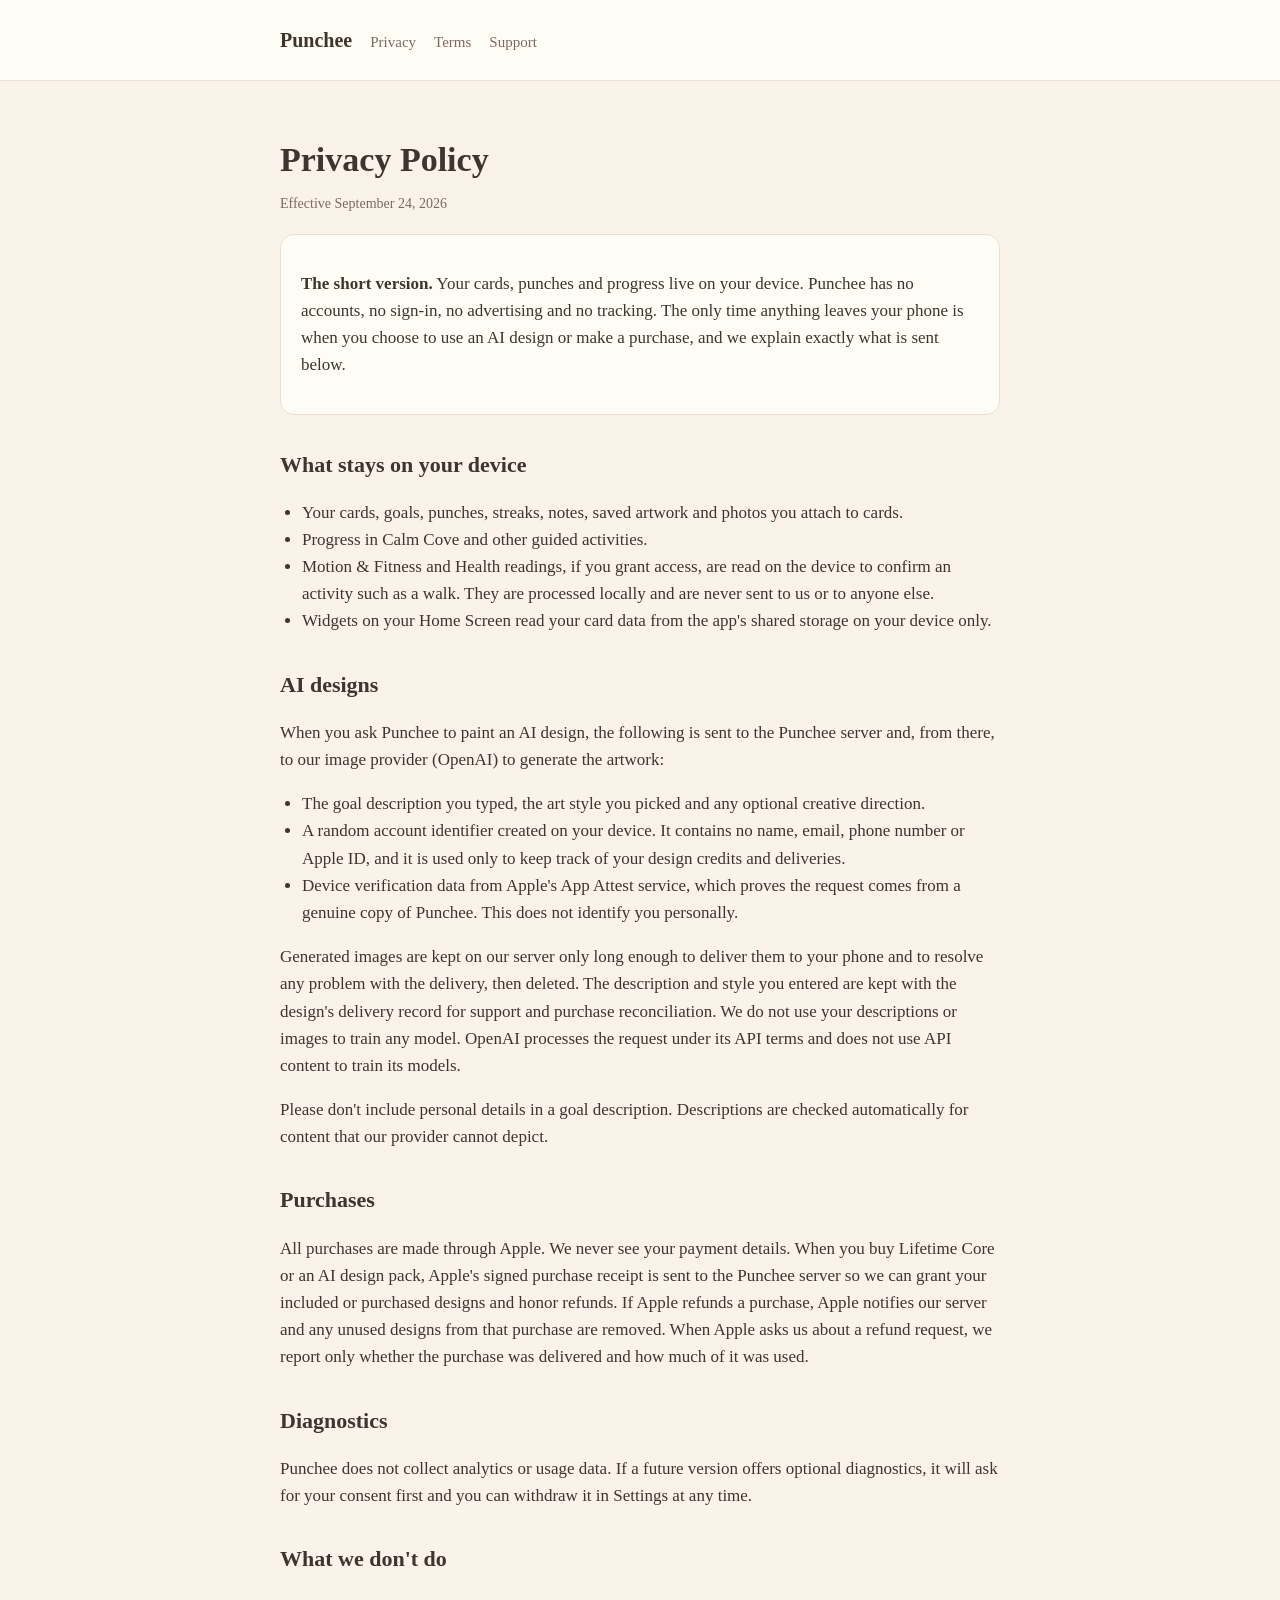
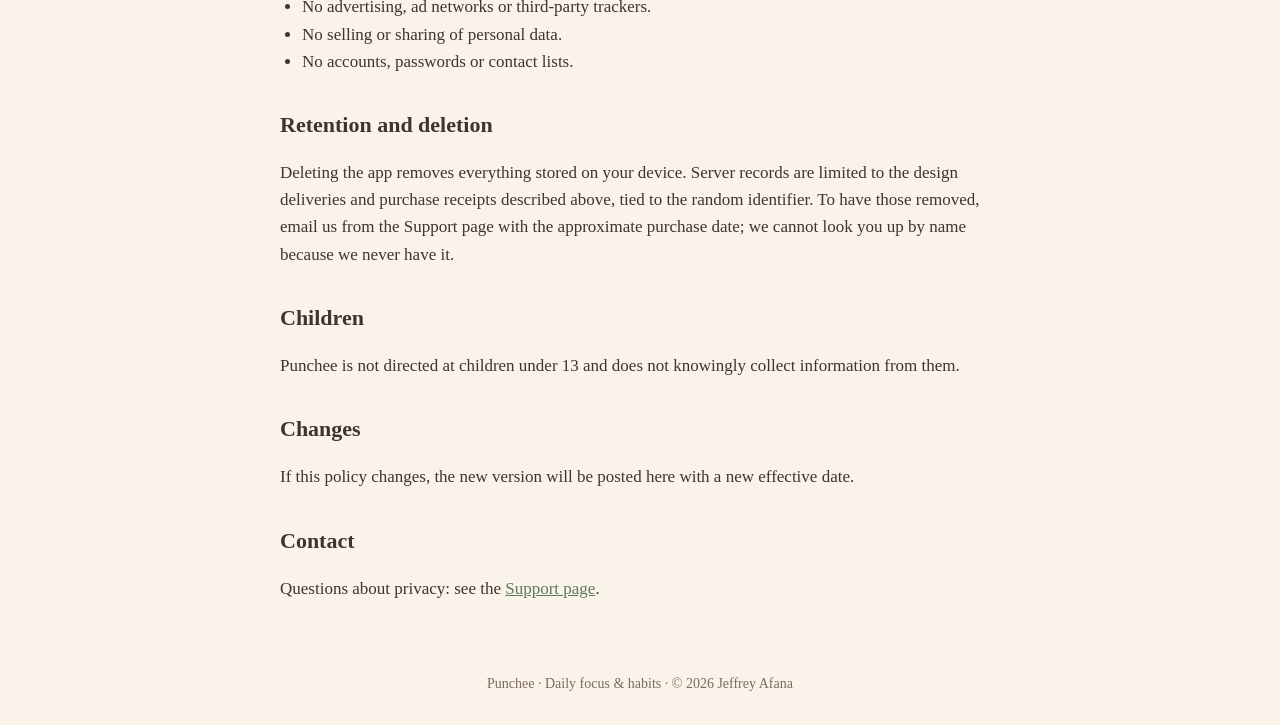
==== privacy.html @ 7cc59b9c "Punchee public pages: privacy, terms, support" ====
<!doctype html><html lang="en"><head><meta charset="utf-8"><meta name="viewport" content="width=device-width,initial-scale=1"><title>Punchee Privacy Policy</title><link rel="stylesheet" href="style.css"></head><body><header><div class="wrap"><nav><a class="brand" href="index.html">Punchee</a><a href="privacy.html">Privacy</a><a href="terms.html">Terms</a><a href="support.html">Support</a></nav></div></header><main class="wrap">
<h1>Privacy Policy</h1><p class="meta">Effective September 24, 2026</p>
<div class="card"><p><strong>The short version.</strong> Your cards, punches and progress live on your device. Punchee has no accounts, no sign-in, no advertising and no tracking. The only time anything leaves your phone is when you choose to use an AI design or make a purchase, and we explain exactly what is sent below.</p></div>

<h2>What stays on your device</h2>
<ul>
<li>Your cards, goals, punches, streaks, notes, saved artwork and photos you attach to cards.</li>
<li>Progress in Calm Cove and other guided activities.</li>
<li>Motion &amp; Fitness and Health readings, if you grant access, are read on the device to confirm an activity such as a walk. They are processed locally and are never sent to us or to anyone else.</li>
<li>Widgets on your Home Screen read your card data from the app's shared storage on your device only.</li>
</ul>

<h2>AI designs</h2>
<p>When you ask Punchee to paint an AI design, the following is sent to the Punchee server and, from there, to our image provider (OpenAI) to generate the artwork:</p>
<ul>
<li>The goal description you typed, the art style you picked and any optional creative direction.</li>
<li>A random account identifier created on your device. It contains no name, email, phone number or Apple ID, and it is used only to keep track of your design credits and deliveries.</li>
<li>Device verification data from Apple's App Attest service, which proves the request comes from a genuine copy of Punchee. This does not identify you personally.</li>
</ul>
<p>Generated images are kept on our server only long enough to deliver them to your phone and to resolve any problem with the delivery, then deleted. The description and style you entered are kept with the design's delivery record for support and purchase reconciliation. We do not use your descriptions or images to train any model. OpenAI processes the request under its API terms and does not use API content to train its models.</p>
<p>Please don't include personal details in a goal description. Descriptions are checked automatically for content that our provider cannot depict.</p>

<h2>Purchases</h2>
<p>All purchases are made through Apple. We never see your payment details. When you buy Lifetime Core or an AI design pack, Apple's signed purchase receipt is sent to the Punchee server so we can grant your included or purchased designs and honor refunds. If Apple refunds a purchase, Apple notifies our server and any unused designs from that purchase are removed. When Apple asks us about a refund request, we report only whether the purchase was delivered and how much of it was used.</p>

<h2>Diagnostics</h2>
<p>Punchee does not collect analytics or usage data. If a future version offers optional diagnostics, it will ask for your consent first and you can withdraw it in Settings at any time.</p>

<h2>What we don't do</h2>
<ul><li>No advertising, ad networks or third‑party trackers.</li><li>No selling or sharing of personal data.</li><li>No accounts, passwords or contact lists.</li></ul>

<h2>Retention and deletion</h2>
<p>Deleting the app removes everything stored on your device. Server records are limited to the design deliveries and purchase receipts described above, tied to the random identifier. To have those removed, email us from the Support page with the approximate purchase date; we cannot look you up by name because we never have it.</p>

<h2>Children</h2><p>Punchee is not directed at children under 13 and does not knowingly collect information from them.</p>

<h2>Changes</h2><p>If this policy changes, the new version will be posted here with a new effective date.</p>

<h2>Contact</h2><p>Questions about privacy: see the <a href="support.html">Support page</a>.</p>
</main><footer>Punchee · Daily focus &amp; habits · © 2026 Jeffrey Afana</footer></body></html>
---- style.css ----
:root{--cream:#F9F3EA;--sage:#8EA584;--blush:#E7B5AC;--taupe:#A88B7A;--charcoal:#3F342E;--ink:#3F342E;--muted:#7D6A5E;--card:#FFFCF6}
*{box-sizing:border-box}
body{margin:0;background:var(--cream);color:var(--ink);font:17px/1.6 Georgia,"Times New Roman",serif}
header{background:var(--card);border-bottom:1px solid #EADFD0}
.wrap{max-width:760px;margin:0 auto;padding:24px 20px}
nav a{color:var(--muted);text-decoration:none;margin-right:18px;font-size:15px}
nav a.brand{color:var(--charcoal);font-weight:bold;font-size:20px}
h1{font-size:34px;margin:28px 0 6px}
h2{font-size:22px;margin:32px 0 8px;color:var(--charcoal)}
p.meta{color:var(--muted);font-size:14px;margin-top:0}
.card{background:var(--card);border:1px solid #EADFD0;border-radius:14px;padding:18px 20px;margin:18px 0}
ul{padding-left:22px}
a{color:#5F7A58}
footer{color:var(--muted);font-size:14px;padding:30px 20px;text-align:center}
.pill{display:inline-block;background:var(--sage);color:#fff;border-radius:999px;padding:2px 10px;font-size:13px;margin-left:8px;vertical-align:middle}
@media (prefers-color-scheme: dark){:root{--cream:#2B2622;--card:#342E29;--ink:#F3EBE0;--muted:#C9B8A5;--charcoal:#F3EBE0}header{border-color:#4A413A}.card{border-color:#4A413A}a{color:#A9C29F}}
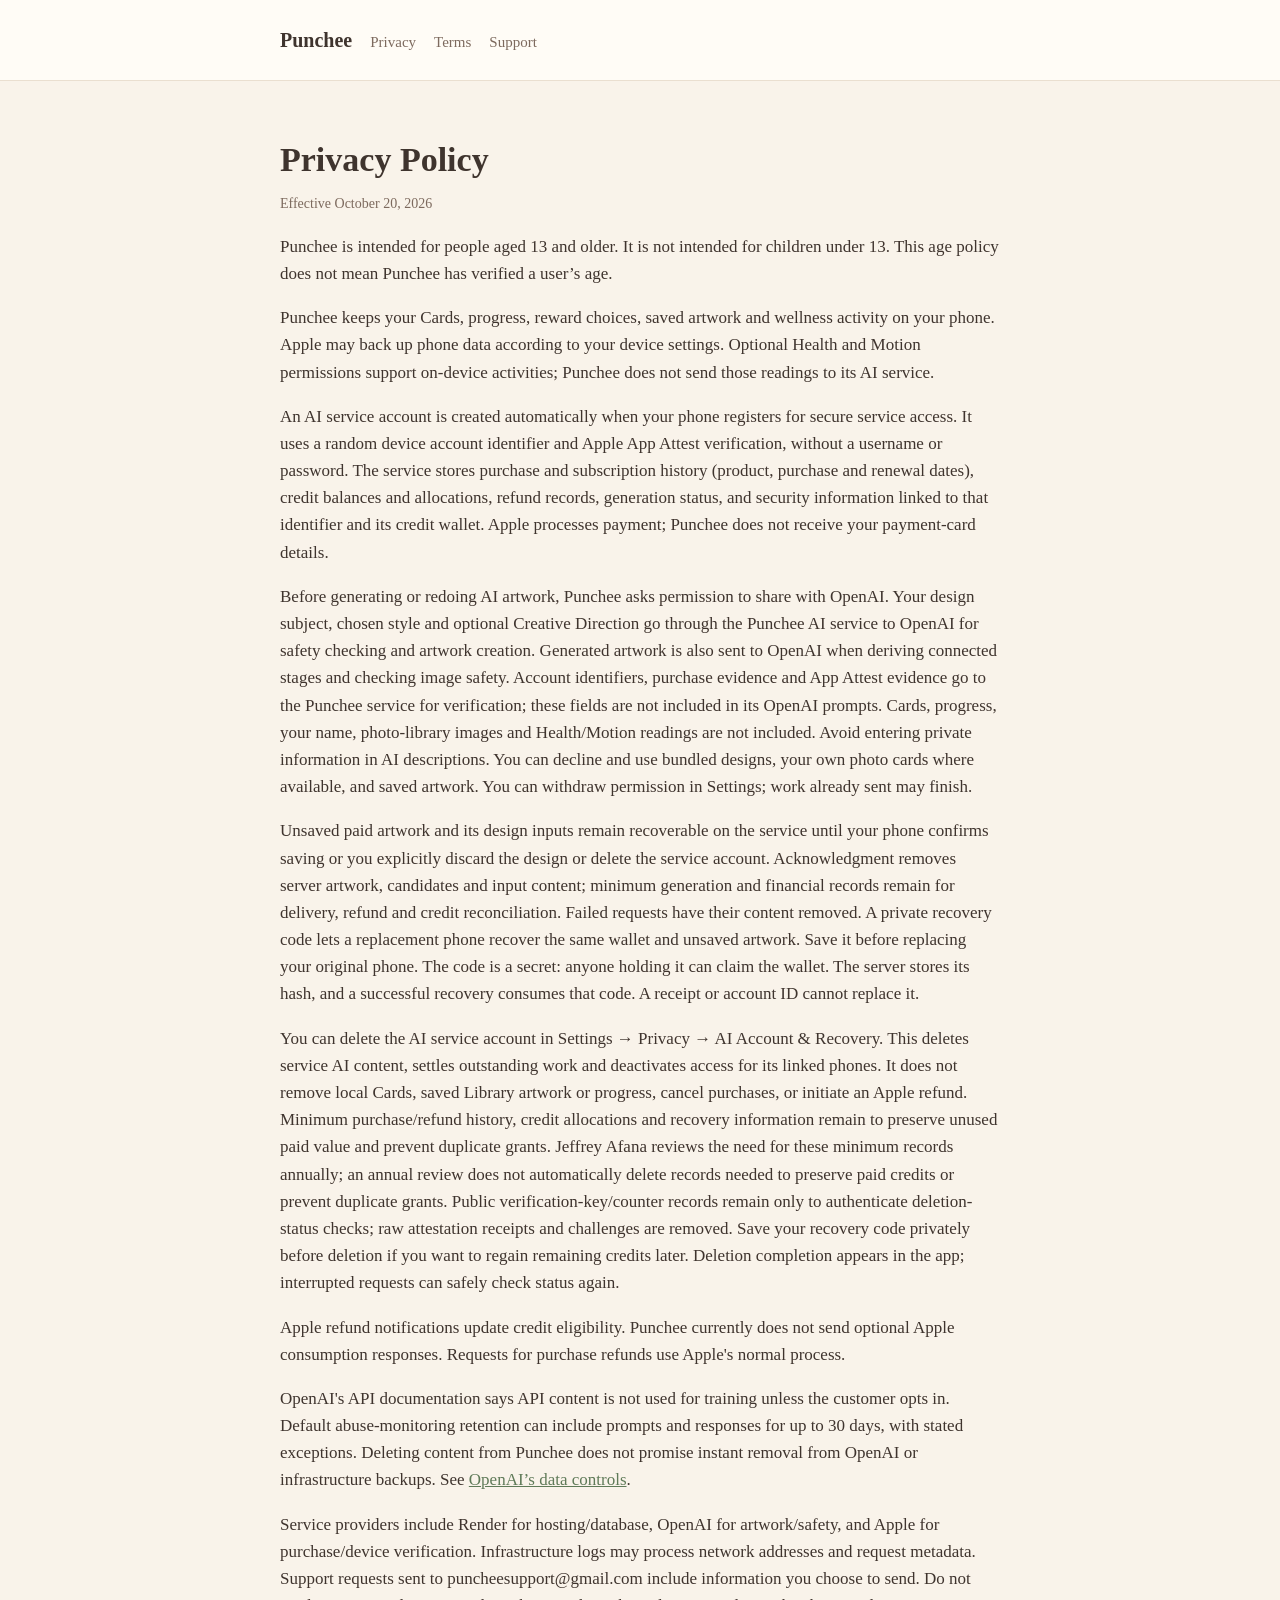
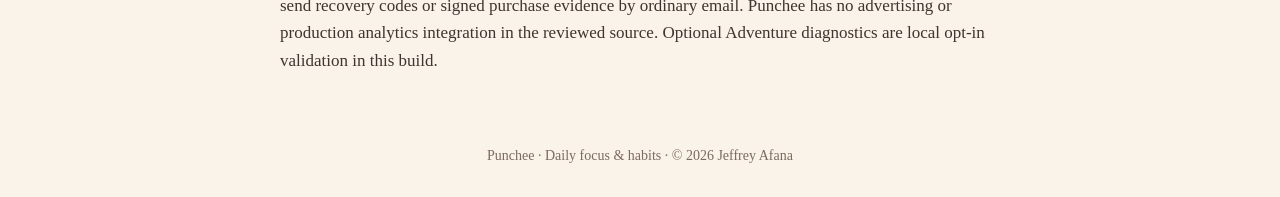
==== commit bc0b6ad8: "Update Privacy, Support and Terms for Free, Lifetime Core, Plus and credit packs Co-Authored-By: Cla" ====
--- a/privacy.html
+++ b/privacy.html
@@ -1,40 +1,12 @@
 <!doctype html><html lang="en"><head><meta charset="utf-8"><meta name="viewport" content="width=device-width,initial-scale=1"><title>Punchee Privacy Policy</title><link rel="stylesheet" href="style.css"></head><body><header><div class="wrap"><nav><a class="brand" href="index.html">Punchee</a><a href="privacy.html">Privacy</a><a href="terms.html">Terms</a><a href="support.html">Support</a></nav></div></header><main class="wrap">
-<h1>Privacy Policy</h1><p class="meta">Effective September 24, 2026</p>
-<div class="card"><p><strong>The short version.</strong> Your cards, punches and progress live on your device. Punchee has no accounts, no sign-in, no advertising and no tracking. The only time anything leaves your phone is when you choose to use an AI design or make a purchase, and we explain exactly what is sent below.</p></div>
-
-<h2>What stays on your device</h2>
-<ul>
-<li>Your cards, goals, punches, streaks, notes, saved artwork and photos you attach to cards.</li>
-<li>Progress in Calm Cove and other guided activities.</li>
-<li>Motion &amp; Fitness and Health readings, if you grant access, are read on the device to confirm an activity such as a walk. They are processed locally and are never sent to us or to anyone else.</li>
-<li>Widgets on your Home Screen read your card data from the app's shared storage on your device only.</li>
-</ul>
-
-<h2>AI designs</h2>
-<p>When you ask Punchee to paint an AI design, the following is sent to the Punchee server and, from there, to our image provider (OpenAI) to generate the artwork:</p>
-<ul>
-<li>The goal description you typed, the art style you picked and any optional creative direction.</li>
-<li>A random account identifier created on your device. It contains no name, email, phone number or Apple ID, and it is used only to keep track of your design credits and deliveries.</li>
-<li>Device verification data from Apple's App Attest service, which proves the request comes from a genuine copy of Punchee. This does not identify you personally.</li>
-</ul>
-<p>Generated images are kept on our server only long enough to deliver them to your phone and to resolve any problem with the delivery, then deleted. The description and style you entered are kept with the design's delivery record for support and purchase reconciliation. We do not use your descriptions or images to train any model. OpenAI processes the request under its API terms and does not use API content to train its models.</p>
-<p>Please don't include personal details in a goal description. Descriptions are checked automatically for content that our provider cannot depict.</p>
-
-<h2>Purchases</h2>
-<p>All purchases are made through Apple. We never see your payment details. When you buy Lifetime Core or an AI design pack, Apple's signed purchase receipt is sent to the Punchee server so we can grant your included or purchased designs and honor refunds. If Apple refunds a purchase, Apple notifies our server and any unused designs from that purchase are removed. When Apple asks us about a refund request, we report only whether the purchase was delivered and how much of it was used.</p>
-
-<h2>Diagnostics</h2>
-<p>Punchee does not collect analytics or usage data. If a future version offers optional diagnostics, it will ask for your consent first and you can withdraw it in Settings at any time.</p>
-
-<h2>What we don't do</h2>
-<ul><li>No advertising, ad networks or third‑party trackers.</li><li>No selling or sharing of personal data.</li><li>No accounts, passwords or contact lists.</li></ul>
-
-<h2>Retention and deletion</h2>
-<p>Deleting the app removes everything stored on your device. Server records are limited to the design deliveries and purchase receipts described above, tied to the random identifier. To have those removed, email us from the Support page with the approximate purchase date; we cannot look you up by name because we never have it.</p>
-
-<h2>Children</h2><p>Punchee is not directed at children under 13 and does not knowingly collect information from them.</p>
-
-<h2>Changes</h2><p>If this policy changes, the new version will be posted here with a new effective date.</p>
-
-<h2>Contact</h2><p>Questions about privacy: see the <a href="support.html">Support page</a>.</p>
+<h1>Privacy Policy</h1><p class="meta">Effective October 20, 2026</p>
+<p>Punchee is intended for people aged 13 and older. It is not intended for children under 13. This age policy does not mean Punchee has verified a user’s age.</p>
+<p>Punchee keeps your Cards, progress, reward choices, saved artwork and wellness activity on your phone. Apple may back up phone data according to your device settings. Optional Health and Motion permissions support on-device activities; Punchee does not send those readings to its AI service.</p>
+<p>An AI service account is created automatically when your phone registers for secure service access. It uses a random device account identifier and Apple App Attest verification, without a username or password. The service stores purchase and subscription history (product, purchase and renewal dates), credit balances and allocations, refund records, generation status, and security information linked to that identifier and its credit wallet. Apple processes payment; Punchee does not receive your payment-card details.</p>
+<p>Before generating or redoing AI artwork, Punchee asks permission to share with OpenAI. Your design subject, chosen style and optional Creative Direction go through the Punchee AI service to OpenAI for safety checking and artwork creation. Generated artwork is also sent to OpenAI when deriving connected stages and checking image safety. Account identifiers, purchase evidence and App Attest evidence go to the Punchee service for verification; these fields are not included in its OpenAI prompts. Cards, progress, your name, photo-library images and Health/Motion readings are not included. Avoid entering private information in AI descriptions. You can decline and use bundled designs, your own photo cards where available, and saved artwork. You can withdraw permission in Settings; work already sent may finish.</p>
+<p>Unsaved paid artwork and its design inputs remain recoverable on the service until your phone confirms saving or you explicitly discard the design or delete the service account. Acknowledgment removes server artwork, candidates and input content; minimum generation and financial records remain for delivery, refund and credit reconciliation. Failed requests have their content removed. A private recovery code lets a replacement phone recover the same wallet and unsaved artwork. Save it before replacing your original phone. The code is a secret: anyone holding it can claim the wallet. The server stores its hash, and a successful recovery consumes that code. A receipt or account ID cannot replace it.</p>
+<p>You can delete the AI service account in Settings → Privacy → AI Account &amp; Recovery. This deletes service AI content, settles outstanding work and deactivates access for its linked phones. It does not remove local Cards, saved Library artwork or progress, cancel purchases, or initiate an Apple refund. Minimum purchase/refund history, credit allocations and recovery information remain to preserve unused paid value and prevent duplicate grants. Jeffrey Afana reviews the need for these minimum records annually; an annual review does not automatically delete records needed to preserve paid credits or prevent duplicate grants. Public verification-key/counter records remain only to authenticate deletion-status checks; raw attestation receipts and challenges are removed. Save your recovery code privately before deletion if you want to regain remaining credits later. Deletion completion appears in the app; interrupted requests can safely check status again.</p>
+<p>Apple refund notifications update credit eligibility. Punchee currently does not send optional Apple consumption responses. Requests for purchase refunds use Apple&#x27;s normal process.</p>
+<p>OpenAI&#x27;s API documentation says API content is not used for training unless the customer opts in. Default abuse-monitoring retention can include prompts and responses for up to 30 days, with stated exceptions. Deleting content from Punchee does not promise instant removal from OpenAI or infrastructure backups. See <a href="https://developers.openai.com/api/docs/guides/your-data">OpenAI’s data controls</a>.</p>
+<p>Service providers include Render for hosting/database, OpenAI for artwork/safety, and Apple for purchase/device verification. Infrastructure logs may process network addresses and request metadata. Support requests sent to puncheesupport@gmail.com include information you choose to send. Do not send recovery codes or signed purchase evidence by ordinary email. Punchee has no advertising or production analytics integration in the reviewed source. Optional Adventure diagnostics are local opt-in validation in this build.</p>
 </main><footer>Punchee · Daily focus &amp; habits · © 2026 Jeffrey Afana</footer></body></html>
